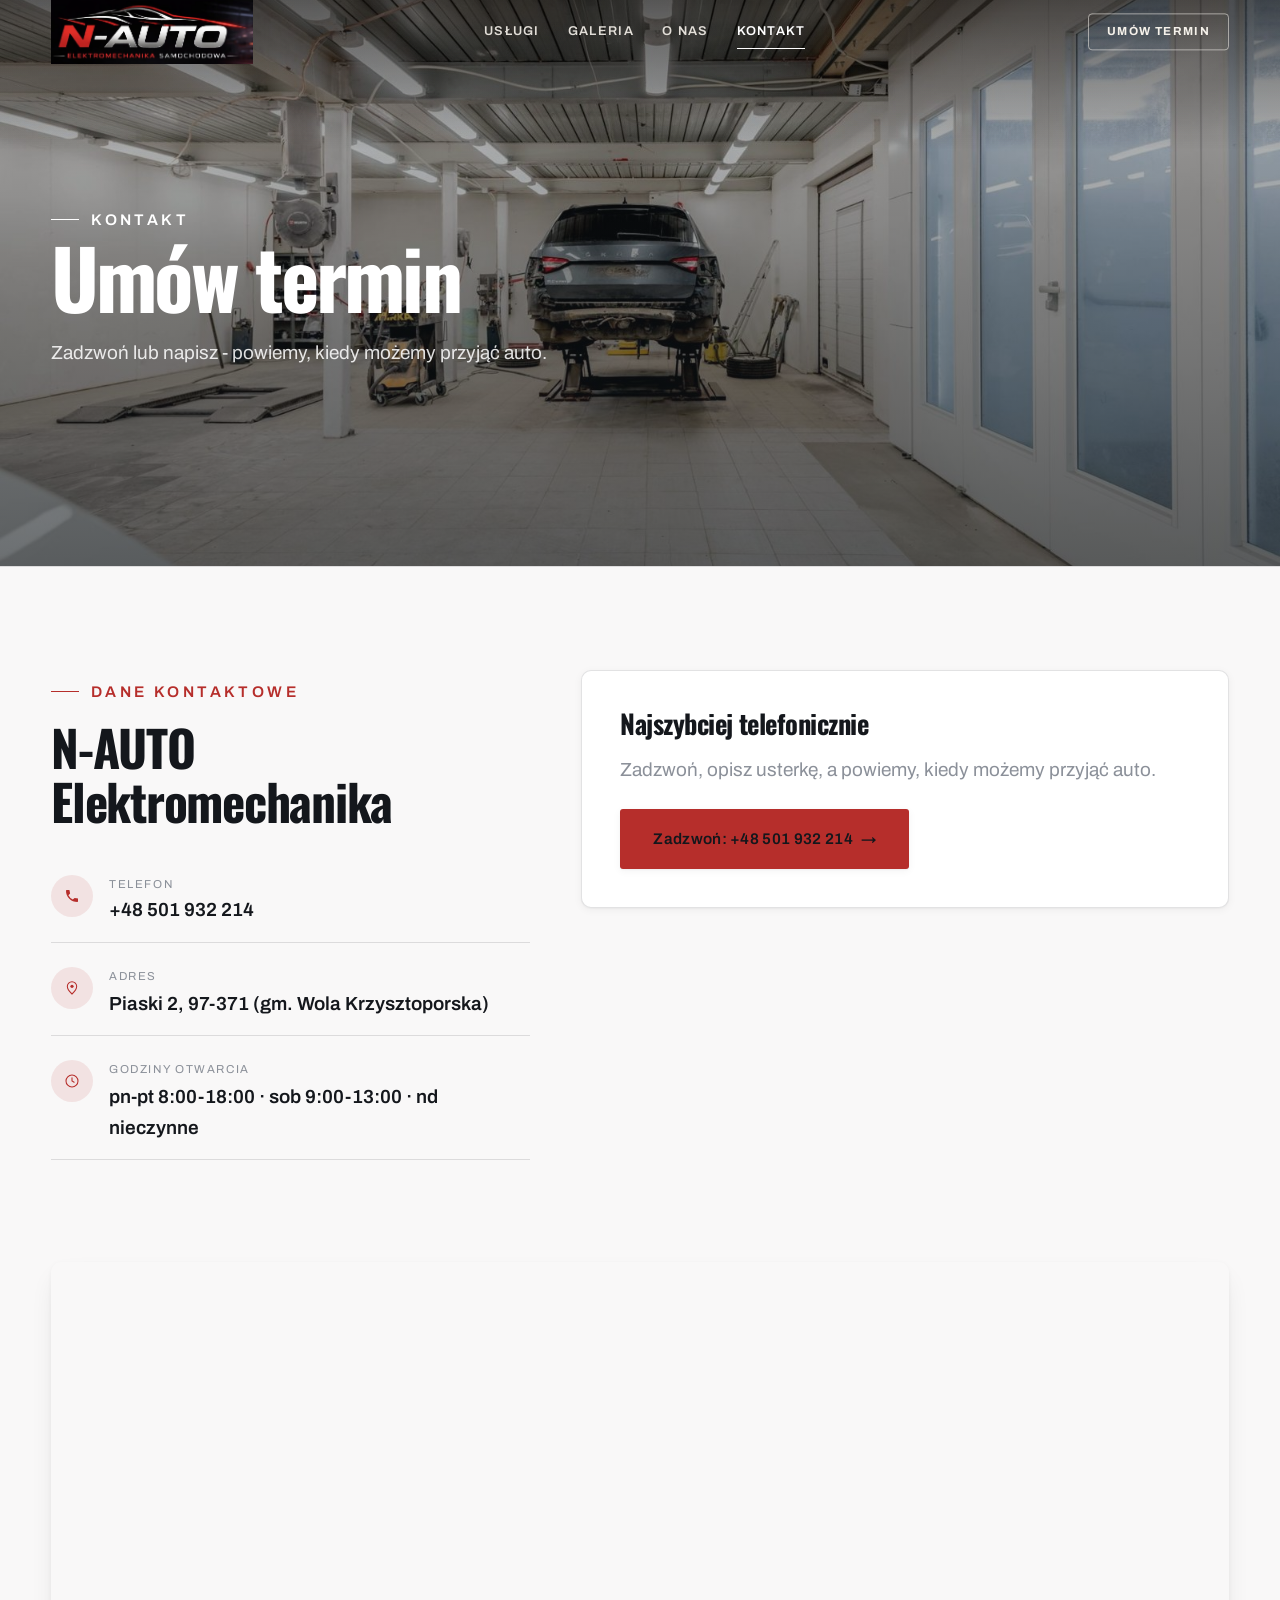
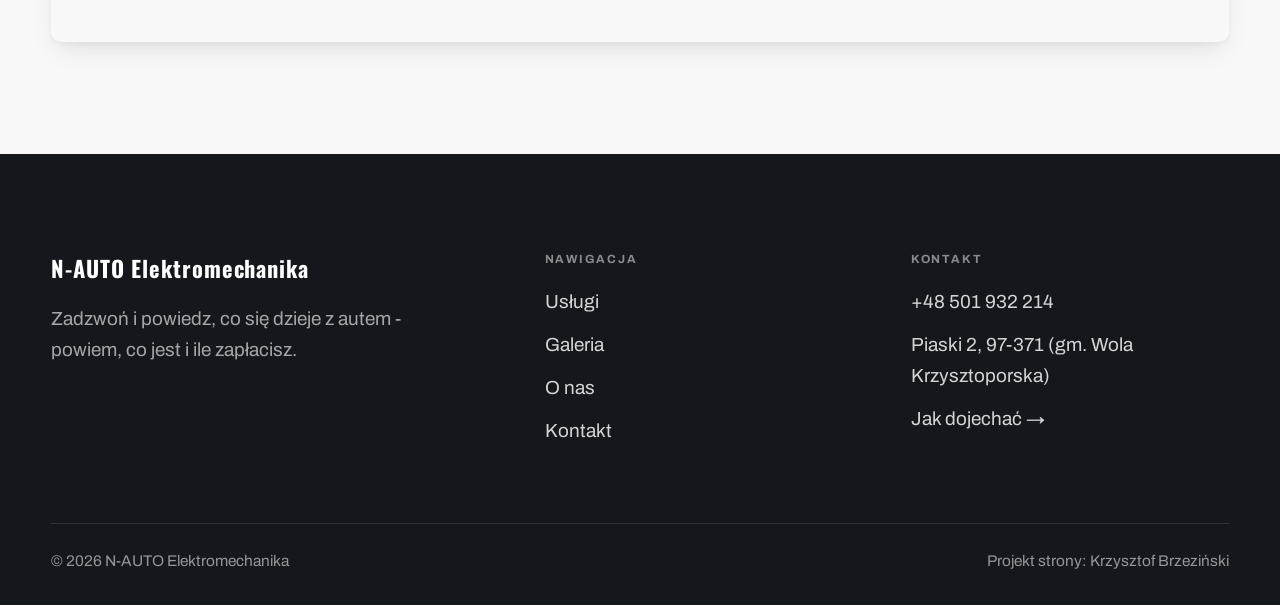
==== kontakt.html @ 9beca35f "Strona demo: n-auto-elektromechanika" ====
<!DOCTYPE html>
<html lang="pl">
<head>
<meta charset="UTF-8">
<meta name="viewport" content="width=device-width, initial-scale=1.0">
<title>Kontakt - N-AUTO Elektromechanika</title>
<meta name="description" content="Kontakt N-AUTO Elektromechanika - Piaski 2, 97-371 (gm. Wola Krzysztoporska)">
<link rel="preconnect" href="https://fonts.googleapis.com">
<link rel="preconnect" href="https://fonts.gstatic.com" crossorigin>
<link href="https://fonts.googleapis.com/css2?family=Oswald:wght@500;600;700&family=Archivo:wght@400;500;600&display=swap" rel="stylesheet">
<link rel="stylesheet" href="assets/styles.css">
</head>
<body>

<header class="nav">
  <div class="wrap nav-inner">
    <a class="brand brand-has-logo" href="index.html"><img class="brand-logo" src="img/logo.png" alt="N-AUTO Elektromechanika"></a>
    <nav class="nav-links">
      <a href="oferta.html">Usługi</a>
      <a href="realizacje.html">Galeria</a>
      <a href="o-nas.html">O nas</a>
      <a href="kontakt.html" class="active">Kontakt</a>
      <a href="kontakt.html" class="btn btn-accent">Umów termin</a>
    </nav>
    <button class="nav-toggle" aria-label="Menu"><span></span><span></span><span></span></button>
  </div>
</header>

<section class="pagehead">
  <img src="img/g12.jpg" alt="N-AUTO Elektromechanika - Umów termin">
  <div class="wrap">
    <span class="eyebrow">Kontakt</span>
    <h1>Umów termin</h1>
    <p>Zadzwoń lub napisz - powiemy, kiedy możemy przyjąć auto.</p>
  </div>
</section>
<section>
  <div class="wrap contact-grid">
    <div class="reveal">
      <span class="eyebrow">Dane kontaktowe</span>
      <h2 style="margin:var(--space-4) 0 var(--space-6)">N-AUTO Elektromechanika</h2>
      <div class="info-list">
        <div class="info-row"><div class="ic"><svg class="ico-tel" width="16" height="16" viewBox="0 0 24 24" fill="none" aria-hidden="true"><path d="M6.6 10.8a15.5 15.5 0 0 0 6.6 6.6l2.2-2.2a1 1 0 0 1 1-.24 11.4 11.4 0 0 0 3.6.58 1 1 0 0 1 1 1V20a1 1 0 0 1-1 1A17 17 0 0 1 3 4a1 1 0 0 1 1-1h3.5a1 1 0 0 1 1 1c0 1.25.2 2.46.58 3.6a1 1 0 0 1-.25 1l-2.23 2.2Z" fill="currentColor"/></svg></div><div><div class="lbl">Telefon</div><a class="val" href="tel:+48501932214">+48 501 932 214</a></div></div>
        <div class="info-row"><div class="ic"><svg class="ico-pin" width="16" height="16" viewBox="0 0 24 24" fill="none" aria-hidden="true"><path d="M12 21s7-6.1 7-11.5A7 7 0 0 0 5 9.5C5 14.9 12 21 12 21Z" stroke="currentColor" stroke-width="1.6" fill="none"/><circle cx="12" cy="9.5" r="2.4" fill="currentColor"/></svg></div><div><div class="lbl">Adres</div><div class="val">Piaski 2, 97-371 (gm. Wola Krzysztoporska)</div></div></div>
        <div class="info-row"><div class="ic"><svg width="16" height="16" viewBox="0 0 24 24" fill="none" aria-hidden="true"><circle cx="12" cy="12" r="9" stroke="currentColor" stroke-width="1.6" fill="none"/><path d="M12 7v5l3.2 1.9" stroke="currentColor" stroke-width="1.6" stroke-linecap="round" fill="none"/></svg></div><div><div class="lbl">Godziny otwarcia</div><div class="val">pn-pt 8:00-18:00 · sob 9:00-13:00 · nd nieczynne</div></div></div>
      </div>
    </div>
    <div class="reveal">
      <div class="form">
        <h3 style="margin-bottom:var(--space-4)">Najszybciej telefonicznie</h3>
        <p class="muted" style="margin-bottom:var(--space-5)">Zadzwoń, opisz usterkę, a powiemy, kiedy możemy przyjąć auto.</p>
        <a href="tel:+48501932214" class="btn btn-accent" style="justify-content:center">Zadzwoń: +48 501 932 214 <span class="arr">→</span></a>
      </div>
    </div>
  </div>
</section>
<section style="padding-top:0">
  <div class="wrap reveal">
    <iframe class="map" title="N-AUTO Elektromechanika - Piaski" src="https://maps.google.com/maps?q=51.341985%2C19.6538869&z=15&output=embed" loading="lazy" referrerpolicy="no-referrer-when-downgrade"></iframe>
  </div>
</section>

<footer>
  <div class="wrap">
    <div class="foot-grid">
      <div class="foot-brand">
        <div class="name">N-AUTO Elektromechanika</div>
        <p>Zadzwoń i powiedz, co się dzieje z autem - powiem, co jest i ile zapłacisz.</p>
      </div>
      <div class="foot-col">
        <h4>Nawigacja</h4>
        <a href="oferta.html">Usługi</a>
        <a href="realizacje.html">Galeria</a>
        <a href="o-nas.html">O nas</a>
        <a href="kontakt.html">Kontakt</a>
      </div>
      <div class="foot-col">
        <h4>Kontakt</h4>
        <a href="tel:+48501932214">+48 501 932 214</a>
        <p>Piaski 2, 97-371 (gm. Wola Krzysztoporska)</p>
        <a href="https://www.google.com/maps?cid=5011045357596778545" target="_blank" rel="noopener">Jak dojechać →</a>
      </div>
    </div>
    <div class="foot-bot">
      <span>© 2026 N-AUTO Elektromechanika</span>
      <span>Projekt strony: Krzysztof Brzeziński</span>
    </div>
  </div>
</footer>
<div class="sticky-reserve"><a class="sr-book" href="kontakt.html">Umów termin</a><a class="sr-call" href="tel:+48501932214" aria-label="Zadzwoń"><svg class="ico-tel" width="16" height="16" viewBox="0 0 24 24" fill="none" aria-hidden="true"><path d="M6.6 10.8a15.5 15.5 0 0 0 6.6 6.6l2.2-2.2a1 1 0 0 1 1-.24 11.4 11.4 0 0 0 3.6.58 1 1 0 0 1 1 1V20a1 1 0 0 1-1 1A17 17 0 0 1 3 4a1 1 0 0 1 1-1h3.5a1 1 0 0 1 1 1c0 1.25.2 2.46.58 3.6a1 1 0 0 1-.25 1l-2.23 2.2Z" fill="currentColor"/></svg></a></div>

<script src="assets/main.js"></script>
</body>
</html>
---- assets/styles.css ----
/* ============================================================
   STOLBASZ — premium, architektoniczny B2B fit-out
   Jasna paleta, zero brązu. System wg premium-web-craft.
   Projekt strony: Krzysztof Brzeziński
   ============================================================ */

:root{
  /* PALETA — jasna, architektoniczna, chłodna */
  --paper:#f4f5f7;          /* główne tło */
  --paper-2:#e7e9ee;        /* sekcje alternatywne (chłodny jasny szary) */
  --paper-3:#e7e9ee;        /* delikatne wypełnienia */
  --ink:#14171c;            /* tekst główny — chłodny grafit */
  --ink-soft:#1f242c;       /* nagłówki drugorzędne */
  --muted:#8b9099;          /* tekst poboczny */
  --line:rgba(20,23,28,.12);/* hairline */
  --accent:#c8a04a;         /* stonowany petrol-slate — jedyny akcent */
  --accent-d:#9a7a31;
  --accent-soft:rgba(200,160,74,.10);
  --dark:#14171c;           /* sekcje ciemne (stopka/CTA) */

  /* ODSTĘPY — skala 4/8 */
  --space-1:4px; --space-2:8px; --space-3:12px; --space-4:16px; --space-5:24px;
  --space-6:32px; --space-7:48px; --space-8:64px; --space-9:96px; --space-10:128px;

  /* TYPOGRAFIA — fluid clamp() (skala podbita 16.07.2026: większe, czytelniejsze litery — uwaga Adama) */
  --text-sm:clamp(.9rem,.87rem + .12vw,1rem);
  --text-base:clamp(1.08rem,1.04rem + .18vw,1.2rem);
  --text-lg:clamp(1.24rem,1.15rem + .34vw,1.44rem);
  --text-h3:clamp(1.34rem,1.22rem + .55vw,1.66rem);
  --text-h2:clamp(2.1rem,1.66rem + 2.1vw,3.1rem);
  --text-h1:clamp(2.9rem,2.1rem + 4vw,5.1rem);

  /* PROMIENIE — architektoniczne, raczej ostre */
  --r-sm:3px; --r-md:6px; --r-lg:10px;

  /* RUCH */
  --ease:cubic-bezier(.25,.46,.45,.94); --dur:.24s;

  /* CIENIE — miękkie, warstwowe */
  --sh-sm:0 1px 2px rgba(16,24,32,.04), 0 2px 8px rgba(16,24,32,.05);
  --sh-md:0 2px 6px rgba(16,24,32,.05), 0 12px 28px -8px rgba(16,24,32,.12);
  --sh-lg:0 6px 14px rgba(16,24,32,.07), 0 26px 56px -18px rgba(16,24,32,.22);

  --hairline:1px solid var(--line);

  --font-display:'Oswald','Archivo',sans-serif;
  --font-body:'Archivo',sans-serif;
}

*{box-sizing:border-box;margin:0;padding:0}
html{scroll-behavior:smooth}
body{
  font-family:var(--font-body);
  font-size:var(--text-base);
  line-height:1.65;
  color:var(--ink);
  background:var(--paper);
  -webkit-font-smoothing:antialiased;
  text-rendering:optimizeLegibility;
}
img{max-width:100%;display:block}
a{color:inherit;text-decoration:none}

.wrap{width:min(92%,1180px);margin-inline:auto}
section{padding-block:clamp(52px,6.5vw,96px)}

h1,h2,h3{font-family:var(--font-display);font-weight:700;line-height:1.08;letter-spacing:-.02em;color:var(--ink)}
h1{font-size:var(--text-h1);letter-spacing:-.035em}
h2{font-size:var(--text-h2);letter-spacing:-.025em}
h3{font-size:var(--text-h3)}
p{max-width:65ch}

.eyebrow{
  font-family:var(--font-body);
  font-size:var(--text-sm);
  font-weight:600;
  letter-spacing:.18em;
  text-transform:uppercase;
  color:var(--accent);
  display:inline-flex;align-items:center;gap:var(--space-3);
}
.eyebrow::before{content:"";width:28px;height:1px;background:var(--accent);display:inline-block}

.muted{color:var(--muted)}
.lead{font-size:var(--text-lg);line-height:1.55;color:var(--ink-soft);max-width:50ch}

/* ---------- BUTTONS ---------- */
.btn{
  display:inline-flex;align-items:center;gap:var(--space-2);
  font-weight:600;font-size:var(--text-sm);letter-spacing:.02em;
  padding:var(--space-4) var(--space-6);
  border-radius:var(--r-sm);
  transition:transform var(--dur) var(--ease),box-shadow var(--dur) var(--ease),background var(--dur) var(--ease);
  cursor:pointer;border:1px solid transparent;
}
.btn-accent{background:var(--accent);color:#fff;box-shadow:var(--sh-sm)}
.btn-accent:hover{background:var(--accent-d);transform:translateY(-2px);box-shadow:var(--sh-md)}
.btn-accent:active{transform:translateY(0);box-shadow:var(--sh-sm)}
.btn-ghost{background:transparent;color:var(--ink);border-color:var(--line)}
.btn-ghost:hover{border-color:var(--accent);color:var(--accent);transform:translateY(-2px)}
.btn-light{background:#fff;color:var(--ink);box-shadow:var(--sh-sm)}
.btn-light:hover{transform:translateY(-2px);box-shadow:var(--sh-md)}
.btn .arr{transition:transform var(--dur) var(--ease)}
.btn:hover .arr{transform:translateX(4px)}

/* ---------- NAV ---------- */
.nav{
  position:sticky;top:0;z-index:50;
  background:color-mix(in srgb,var(--paper) 88%,transparent);
  backdrop-filter:saturate(140%) blur(10px);
  border-bottom:var(--hairline);
}
.nav-inner{display:flex;align-items:center;justify-content:space-between;height:72px}
.brand{display:flex;flex-direction:column;line-height:1}
.brand .name{font-family:var(--font-display);font-weight:800;font-size:1.35rem;letter-spacing:.04em}
.brand .sub{font-size:.62rem;letter-spacing:.34em;text-transform:uppercase;color:var(--muted);margin-top:5px}
.nav-links{display:flex;align-items:center;gap:var(--space-6)}
.nav-links a{font-size:var(--text-sm);font-weight:500;color:var(--ink-soft);position:relative;padding-block:4px;transition:color var(--dur) var(--ease)}
.nav-links a::after{content:"";position:absolute;left:0;bottom:0;width:0;height:1.5px;background:var(--accent);transition:width var(--dur) var(--ease)}
.nav-links a:hover,.nav-links a.active{color:var(--ink)}
.nav-links a:hover::after,.nav-links a.active::after{width:100%}
.nav-links .btn{padding:var(--space-2) var(--space-5)}
/* przyciski w nav: właściwy kolor (przebij .nav-links a) + bez podkreślenia */
.nav-links a.btn-accent{color:#fff}
.nav-links a.btn-ghost,.nav-links a.btn-light{color:var(--ink)}
.nav-links a.btn::after{display:none}
.nav-toggle{display:none;background:none;border:none;cursor:pointer;flex-direction:column;gap:5px;padding:8px}
.nav-toggle span{width:24px;height:2px;background:var(--ink);transition:var(--dur)}

/* ---------- HERO (split) ---------- */
.hero{position:relative;overflow:hidden;border-bottom:var(--hairline)}
.hero-grid{display:grid;grid-template-columns:1.05fr .95fr;gap:clamp(24px,4vw,60px);align-items:center;
  padding-block:clamp(36px,4.5vw,64px)}
.hero-copy .eyebrow{margin-bottom:var(--space-5)}
.hero-copy h1{margin-bottom:var(--space-5)}
.hero-copy .lead{margin-bottom:var(--space-7)}
.hero-actions{display:flex;flex-wrap:wrap;gap:var(--space-4)}
.hero-art{position:relative;aspect-ratio:4/3;border-radius:var(--r-lg);overflow:hidden;box-shadow:var(--sh-lg)}
.hero-art img{width:100%;height:100%;object-fit:cover}
.hero-art::after{content:"";position:absolute;inset:0;background:linear-gradient(180deg,transparent 55%,rgba(18,24,28,.28))}
.hero-badge{position:absolute;left:var(--space-5);bottom:var(--space-5);z-index:2;
  background:rgba(252,252,251,.94);backdrop-filter:blur(4px);
  border-radius:var(--r-md);padding:var(--space-4) var(--space-5);box-shadow:var(--sh-md);max-width:78%}
.hero-badge strong{display:block;font-family:var(--font-display);font-size:1rem;letter-spacing:-.01em}
.hero-badge span{font-size:var(--text-sm);color:var(--muted)}

/* ---------- HERO duży / kinowy (strona główna) ---------- */
.hero-cine{position:relative;min-height:clamp(560px,82vh,840px);min-height:clamp(560px,82svh,840px);display:flex;align-items:center;overflow:hidden;border-bottom:var(--hairline)}
.hero-cine>img{position:absolute;inset:0;width:100%;height:100%;object-fit:cover;z-index:0}
.hero-cine::after{content:"";position:absolute;inset:0;z-index:1;
  background:linear-gradient(95deg,rgba(13,18,23,.86) 0%,rgba(13,18,23,.64) 32%,rgba(13,18,23,.24) 62%,rgba(13,18,23,.04) 100%)}
.hero-cine .wrap{position:relative;z-index:2;padding-block:var(--space-8)}
.hero-cine .hero-copy{max-width:660px}
.hero-cine .eyebrow{color:#fff;margin-bottom:var(--space-5)}
.hero-cine .eyebrow::before{background:#fff}
.hero-cine h1{color:#fff;margin-bottom:var(--space-5);font-size:clamp(2.9rem,2rem + 4.4vw,5.2rem)}
.hero-cine .lead{color:rgba(255,255,255,.92);max-width:48ch;margin-bottom:var(--space-7)}
.hero-cine .hero-actions{display:flex;flex-wrap:wrap;gap:var(--space-4)}
@media(max-width:680px){
  .hero-cine{min-height:clamp(520px,76vh,640px);min-height:clamp(520px,76svh,640px);align-items:flex-end}
  .hero-cine::after{background:linear-gradient(0deg,rgba(13,18,23,.9) 6%,rgba(13,18,23,.45) 55%,rgba(13,18,23,.25) 100%)}
  .hero-cine .wrap{padding-bottom:var(--space-9)}
}

/* full-bleed hero variant (podstrony) */
.pagehead{position:relative;min-height:46vh;min-height:46svh;display:flex;align-items:flex-end;overflow:hidden;border-bottom:var(--hairline)}
.pagehead img{position:absolute;inset:0;width:100%;height:100%;object-fit:cover}
.pagehead::after{content:"";position:absolute;inset:0;background:linear-gradient(180deg,rgba(18,24,28,.25),rgba(18,24,28,.62))}
.pagehead .wrap{position:relative;z-index:2;padding-block:var(--space-9);color:#fff}
.pagehead h1{color:#fff;max-width:18ch}
.pagehead .eyebrow{color:#fff}
.pagehead .eyebrow::before{background:#fff}
.pagehead p{color:rgba(255,255,255,.86);margin-top:var(--space-4);max-width:54ch}

/* ---------- STRIP (pasek skrótów / liczby) ---------- */
.strip{background:var(--dark);color:#fff}
.strip .wrap{display:grid;grid-template-columns:repeat(4,1fr);gap:var(--space-6);padding-block:var(--space-8)}
.strip .item .k{font-family:var(--font-display);font-size:clamp(1.6rem,1.2rem + 1.4vw,2.4rem);font-weight:800;letter-spacing:-.02em;color:#fff}
.strip .item .v{font-size:var(--text-sm);color:rgba(255,255,255,.66);margin-top:var(--space-2);line-height:1.45}
.strip .item{border-left:2px solid var(--accent);padding-left:var(--space-5)}

/* ---------- SECTION HEAD ---------- */
.head{max-width:48rem;margin-bottom:var(--space-8)}
.head.center{margin-inline:auto;text-align:center}
.head .eyebrow{margin-bottom:var(--space-4)}
.head h2{margin-bottom:var(--space-4)}
.head p{color:var(--muted);font-size:var(--text-lg);line-height:1.55}
.head.center p{margin-inline:auto}

/* ---------- INTRO SPLIT ---------- */
.split{display:grid;grid-template-columns:.92fr 1.08fr;gap:clamp(28px,5vw,80px);align-items:center}
.split.rev{grid-template-columns:1.08fr .92fr}
.split.rev .split-art{order:-1}
.split-art{position:relative;aspect-ratio:5/4;border-radius:var(--r-lg);overflow:hidden;box-shadow:var(--sh-lg)}
.split-art img{width:100%;height:100%;object-fit:cover}
.split-copy h2{margin-bottom:var(--space-5)}
.split-copy p+p{margin-top:var(--space-4)}
.split-copy .btn{margin-top:var(--space-6)}

/* ---------- SERVICES (zakres) ---------- */
.svc-grid{display:grid;grid-template-columns:repeat(auto-fit,minmax(280px,1fr));gap:var(--space-5)}
.svc{background:#fff;border:var(--hairline);border-radius:var(--r-md);padding:var(--space-7) var(--space-6);
  transition:transform var(--dur) var(--ease),box-shadow var(--dur) var(--ease),border-color var(--dur) var(--ease);
  position:relative;overflow:hidden}
.svc::before{content:"";position:absolute;left:0;top:0;width:3px;height:0;background:var(--accent);transition:height var(--dur) var(--ease)}
.svc:hover{transform:translateY(-4px);box-shadow:var(--sh-md);border-color:transparent}
.svc:hover::before{height:100%}
.svc .ic{font-family:var(--font-display);font-size:.8rem;font-weight:700;letter-spacing:.12em;color:var(--accent);margin-bottom:var(--space-4)}
.svc h3{margin-bottom:var(--space-3);font-size:1.22rem}
.svc p{color:var(--muted);font-size:var(--text-base);line-height:1.6}

/* big detailed service rows */
.svc-row{display:grid;grid-template-columns:.8fr 1.2fr;gap:clamp(20px,4vw,60px);align-items:center;padding-block:var(--space-8)}
.svc-row+.svc-row{border-top:var(--hairline)}
.svc-row.rev{grid-template-columns:1.2fr .8fr}
.svc-row.rev .svc-row-art{order:-1}
.svc-row-art{aspect-ratio:4/3;border-radius:var(--r-md);overflow:hidden;box-shadow:var(--sh-md)}
.svc-row-art img{width:100%;height:100%;object-fit:cover}
.svc-row h3{font-size:1.5rem;margin-bottom:var(--space-4)}
.svc-row .num{font-family:var(--font-display);font-size:.85rem;font-weight:700;letter-spacing:.14em;color:var(--accent);display:block;margin-bottom:var(--space-3)}
.svc-row ul{list-style:none;margin-top:var(--space-4);display:flex;flex-direction:column;gap:var(--space-2)}
.svc-row li{position:relative;padding-left:var(--space-5);color:var(--muted);font-size:var(--text-base)}
.svc-row li::before{content:"";position:absolute;left:0;top:.62em;width:8px;height:1px;background:var(--accent)}

/* ---------- GALLERY (realizacje) ---------- */
.gallery{display:grid;grid-template-columns:repeat(12,1fr);gap:var(--space-4);grid-auto-rows:200px}
/* GALERIA MASONRY — pionowe zdjęcia (portrety beauty/wellness) bez przycinania: kolumny, height auto */
.gallery-masonry{column-count:3;column-gap:var(--space-4)}
@media(max-width:900px){.gallery-masonry{column-count:2}}
@media(max-width:560px){.gallery-masonry{column-count:1}}
.gallery-masonry .m-tile{break-inside:avoid;margin:0 0 var(--space-4);padding:0;position:relative;overflow:hidden;border-radius:var(--r-md);border:1px solid var(--line)}
.gallery-masonry .m-tile img{width:100%;height:auto;display:block}
.gallery-masonry .m-tile .cap{position:absolute;left:0;right:0;bottom:0;padding:var(--space-4);color:#fff;background:linear-gradient(0deg,rgba(0,0,0,.55),transparent);font-size:var(--text-sm)}
.gallery-masonry .m-tile .cap small{display:block;font-weight:400;opacity:.78;letter-spacing:.04em;text-transform:uppercase;font-size:.66rem;margin-top:3px}
.tile{position:relative;overflow:hidden;border-radius:var(--r-md);box-shadow:var(--sh-sm);
  transition:transform var(--dur) var(--ease),box-shadow var(--dur) var(--ease)}
.tile img{width:100%;height:100%;object-fit:cover;transition:transform .6s var(--ease)}
.tile:hover{box-shadow:var(--sh-md)}
.tile:hover img{transform:scale(1.05)}
.tile .cap{position:absolute;left:0;right:0;bottom:0;padding:var(--space-5) var(--space-4) var(--space-4);
  background:linear-gradient(transparent,rgba(18,24,28,.78));color:#fff;
  font-size:var(--text-sm);font-weight:600;letter-spacing:.01em;
  opacity:0;transform:translateY(8px);transition:var(--dur) var(--ease)}
.tile:hover .cap{opacity:1;transform:translateY(0)}
.tile .cap small{display:block;font-weight:400;opacity:.78;letter-spacing:.04em;text-transform:uppercase;font-size:.66rem;margin-top:3px}
/* bento spans */
.t-wide{grid-column:span 6}
.t-tall{grid-column:span 6;grid-row:span 2}
.t-std{grid-column:span 6}
.t-third{grid-column:span 4}
.t-two3{grid-column:span 8}

/* ---------- TRUST / WIARYGODNOŚĆ ---------- */
.trust{background:var(--paper-2)}
.trust-grid{display:grid;grid-template-columns:repeat(auto-fit,minmax(240px,1fr));gap:var(--space-5);margin-top:var(--space-7)}
.trust-card{background:#fff;border-radius:var(--r-md);padding:var(--space-7) var(--space-6);box-shadow:var(--sh-sm);border-top:3px solid var(--accent)}
.trust-card .big{font-family:var(--font-display);font-size:clamp(1.8rem,1.3rem + 1.6vw,2.6rem);font-weight:800;letter-spacing:-.02em;color:var(--ink);line-height:1}
.trust-card h3{font-size:1.12rem;margin:var(--space-3) 0 var(--space-2)}
.trust-card p{color:var(--muted);font-size:var(--text-base);line-height:1.55}

/* ---------- CTA band ---------- */
.cta{background:var(--dark);color:#fff;position:relative;overflow:hidden}
.cta .wrap{display:grid;grid-template-columns:1.4fr .6fr;gap:var(--space-7);align-items:center;position:relative;z-index:2}
.cta h2{color:#fff;max-width:20ch}
.cta p{color:rgba(255,255,255,.74);margin-top:var(--space-4)}
.cta-actions{display:flex;flex-direction:column;gap:var(--space-3);align-items:flex-start}
.cta::before{content:"";position:absolute;right:-80px;top:-80px;width:360px;height:360px;border-radius:50%;
  background:radial-gradient(circle,var(--accent-soft),transparent 70%)}

/* ---------- CONTACT ---------- */
.contact-grid{display:grid;grid-template-columns:.85fr 1.15fr;gap:clamp(28px,4vw,56px);align-items:start}
.info-list{display:flex;flex-direction:column;gap:var(--space-2)}
.info-row{display:flex;gap:var(--space-4);align-items:flex-start;padding-block:var(--space-4);border-bottom:var(--hairline)}
.info-row .ic{flex:none;width:42px;height:42px;display:grid;place-items:center;border-radius:50%;
  background:var(--accent-soft);color:var(--accent);font-size:1.05rem}
.info-row .lbl{font-size:.72rem;letter-spacing:.14em;text-transform:uppercase;color:var(--muted)}
.info-row .val{font-weight:600;font-size:var(--text-base);margin-top:2px}
.info-row a.val:hover{color:var(--accent)}
.map{border:none;border-radius:var(--r-lg);box-shadow:var(--sh-md);width:100%;height:100%;min-height:380px;filter:grayscale(.2) contrast(1.02)}
.form{background:#fff;border:var(--hairline);border-radius:var(--r-lg);padding:clamp(24px,3vw,40px);box-shadow:var(--sh-sm)}
.form .fld{margin-bottom:var(--space-5)}
.form label{display:block;font-size:var(--text-sm);font-weight:600;margin-bottom:var(--space-2)}
.form input,.form textarea{width:100%;font-family:inherit;font-size:var(--text-base);color:var(--ink);
  padding:var(--space-4);border:var(--hairline);border-radius:var(--r-sm);background:var(--paper);transition:border-color var(--dur)}
.form input:focus,.form textarea:focus{outline:none;border-color:var(--accent);background:#fff}
.form textarea{resize:vertical;min-height:120px}
.form .note{font-size:var(--text-sm);color:var(--muted);margin-top:var(--space-3)}

/* ---------- FOOTER ---------- */
footer{background:var(--dark);color:#fff;padding-block:var(--space-9) var(--space-6)}
.foot-grid{display:grid;grid-template-columns:1.4fr 1fr 1fr;gap:var(--space-7);margin-bottom:var(--space-8)}
.foot-brand .name{font-family:var(--font-display);font-weight:800;font-size:1.4rem;letter-spacing:.04em}
.foot-brand p{color:rgba(255,255,255,.62);margin-top:var(--space-4);font-size:var(--text-base);max-width:38ch}
.foot-col h4{font-size:.74rem;letter-spacing:.16em;text-transform:uppercase;color:rgba(255,255,255,.5);margin-bottom:var(--space-4)}
.foot-col a,.foot-col p{display:block;color:rgba(255,255,255,.82);font-size:var(--text-base);margin-bottom:var(--space-3)}
.foot-col a:hover{color:#fff}
.foot-bot{border-top:1px solid rgba(255,255,255,.12);padding-top:var(--space-5);display:flex;justify-content:space-between;flex-wrap:wrap;gap:var(--space-3);
  font-size:var(--text-sm);color:rgba(255,255,255,.55)}
.foot-bot a:hover{color:#fff}

/* ---------- REVEAL ---------- */
.reveal{opacity:0;transform:translateY(22px);transition:opacity .6s var(--ease),transform .6s var(--ease)}
.reveal.in{opacity:1;transform:none}

/* ---------- RESPONSIVE ---------- */
@media(max-width:920px){
  .hero-grid,.split,.split.rev,.svc-row,.svc-row.rev,.cta .wrap,.contact-grid,.foot-grid{grid-template-columns:1fr}
  .split.rev .split-art,.svc-row.rev .svc-row-art{order:0}
  .hero-art{aspect-ratio:16/10;max-height:420px}
  .strip .wrap{grid-template-columns:repeat(2,1fr);gap:var(--space-7)}
  .gallery{grid-auto-rows:180px}
  .t-wide,.t-tall,.t-std,.t-third,.t-two3{grid-column:span 6}
  .t-tall{grid-row:span 1}
  .cta-actions{flex-direction:row;flex-wrap:wrap}
  .foot-grid{gap:var(--space-6)}
}
@media(max-width:680px){
  .nav-links{position:fixed;inset:72px 0 auto 0;background:var(--paper);flex-direction:column;align-items:stretch;
    gap:0;padding:var(--space-4) 6%;border-bottom:var(--hairline);box-shadow:var(--sh-md);
    transform:translateY(-120%);transition:transform var(--dur) var(--ease)}
  .nav-links.open{transform:translateY(0)}
  .nav-links a{padding-block:var(--space-4);border-bottom:var(--hairline)}
  .nav-links .btn{margin-top:var(--space-3);justify-content:center}
  .nav-toggle{display:flex}
  .strip .wrap{grid-template-columns:1fr}
  .gallery{grid-template-columns:repeat(6,1fr)}
  .foot-grid{grid-template-columns:1fr}
}
@media(prefers-reduced-motion:reduce){
  *{animation-duration:.01ms!important;transition:none!important}
  .reveal{opacity:1!important;transform:none!important}
  html{scroll-behavior:auto}
}

/* ============================================================
   PREMIUM LAYER — destylat deep-researchu branż (anty-AI, spokój).
   Zmienne STOLBASZ (--accent/--ink/--paper/--line/--dark). Ruch ledwo
   zauważalny, krzywa cubic-bezier(.16,.84,.44,1); prefers-reduced-motion
   pokryte blanketem wyżej. Karty hairline zamiast cieni = #1 sygnał „nie-AI".
   ============================================================ */

/* więcej oddechu między sekcjami (liderzy: 110-130px) */
section{padding-block:clamp(64px,8vw,128px)}

/* 1) Aksamitny reveal — dłuższa, miękka krzywa zamiast „skoku" */
.reveal{transition:opacity .9s cubic-bezier(.16,.84,.44,1),transform .9s cubic-bezier(.16,.84,.44,1);will-change:opacity,transform}
/* stagger TYLKO w galerii (tam pozycja = porządek dzieci) */
.gallery .reveal:nth-child(2){transition-delay:.07s}
.gallery .reveal:nth-child(3){transition-delay:.14s}
.gallery .reveal:nth-child(4){transition-delay:.21s}
.gallery .reveal:nth-child(5){transition-delay:.28s}
.gallery .reveal:nth-child(6){transition-delay:.35s}

/* 2) Hero STATYCZNY na .hero-cine — Ken Burns CAŁKIEM WYŁĄCZONY 26.06 (3. zgłoszenie Szymona).
   GENEZA: animowanie scale na <img> hero z teksturami (cegły/framugi) re-samplinguje obraz
   klatka po klatce → na części ekranów drobne drganie/shimmer = „heroshot się trzęsie".
   translateY usunięto wcześniej, scale-only + will-change/GPU NIE wystarczyły do GWARANCJI gładkości.
   Krzysztof zażądał pewności („make sure, że błąd się nie pojawi") > efekt. Zero animacji = 0% drgania.
   Delikatny zoom zostaje TYLKO w pełnoekranowych hero gastro/studio (hg-bg/hs-bg — tło, inny
   mechanizm, chwalone, nigdy nie zgłaszane). NIE wracać do KB na .hero-cine bez realnego testu
   na sprzęcie klienta — to ryzyko regresji „trzęsienia”. */
/* BEZPIECZNY "wow" na hero = jednorazowy FADE-IN (opacity), nie zoom.
   opacity nie dotyka bitmapy → gładkie na KAŻDYM zdjęciu/ekranie/GPU, zero ryzyka migotania.
   Geometryczny ruch (scale/translate) na .hero-cine jest ZAKAZANY (bramka pilnuje). */
@keyframes heroFade{from{opacity:0}to{opacity:1}}
.hero-cine>img{transform:none;animation:heroFade 1.1s ease-out both}

/* 3) Akcentowy hairline pod nagłówkiem sekcji, który „rysuje się" przy wejściu */
.head h2{position:relative;padding-bottom:18px}
.head h2::after{content:"";position:absolute;left:0;bottom:0;height:1px;width:0;background:var(--accent);transition:width 1s cubic-bezier(.16,.84,.44,1) .15s}
.head.center h2::after{left:50%;transform:translateX(-50%)}
.head.reveal.in h2::after,.head.center.reveal.in h2::after{width:54px}

/* 4) Karty HAIRLINE zamiast cieni/zaokrągleń (najmocniejszy anty-AI detal) */
.svc{background:transparent;border:1px solid var(--line);border-radius:var(--r-sm);box-shadow:none}
.svc:hover{box-shadow:none;border-color:var(--accent);transform:translateY(-3px)}
.trust-card{background:transparent;box-shadow:none;border:1px solid var(--line);border-top:2px solid var(--accent);border-radius:var(--r-sm)}
.tile{box-shadow:none;border-radius:var(--r-sm)}
.tile:hover{box-shadow:none}

/* 5) Sticky-nav kondensuje się po przewinięciu (sygnał dopracowania) */
.nav{transition:box-shadow .4s ease,background .4s ease}
.nav.is-stuck{box-shadow:0 1px 0 var(--line),0 14px 30px -24px rgba(0,0,0,.45)}
.nav-inner{transition:height .35s var(--ease)}
.nav.is-stuck .nav-inner{height:60px}

/* 6) MANIFESTO — pełnoekranowy cytat-bohater (zastępuje generyczne „Dlaczego my") */
.manifesto{background:var(--paper-2);text-align:center}
.manifesto .wrap{max-width:60rem}
.manifesto p{font-family:var(--font-display);font-style:italic;font-size:clamp(1.6rem,1rem + 2.4vw,2.8rem);line-height:1.32;color:var(--ink-soft);margin-inline:auto;max-width:26ch;position:relative;padding-top:var(--space-8)}
.manifesto p::before{content:"";position:absolute;top:0;left:50%;transform:translateX(-50%);width:54px;height:1px;background:var(--accent)}
.manifesto p span{color:var(--accent);font-style:italic}

/* 7) GATEWAYS — 3 duże bramy-zdjęcia (zamiast paska menu usług) */
.gateways{display:grid;grid-template-columns:repeat(3,1fr);gap:var(--space-4)}
.gateway{position:relative;aspect-ratio:3/4;overflow:hidden;border-radius:var(--r-sm);display:block}
.gateway img{width:100%;height:100%;object-fit:cover;transition:transform .8s var(--ease),filter .5s var(--ease)}
.gateway::after{content:"";position:absolute;inset:0;background:linear-gradient(180deg,transparent 38%,rgba(18,24,28,.74))}
.gateway:hover img{transform:scale(1.05);filter:brightness(1.05)}
.gateway .g-ttl{position:absolute;left:0;right:0;bottom:0;z-index:2;padding:var(--space-6) var(--space-5);color:#fff;font-family:var(--font-display);font-size:1.45rem;letter-spacing:-.01em;line-height:1.15}
.gateway .g-ttl small{display:block;font-family:var(--font-body);font-size:var(--text-sm);font-weight:400;opacity:.82;letter-spacing:.03em;margin-top:5px}
@media(max-width:760px){.gateways{grid-template-columns:1fr}.gateway{aspect-ratio:16/10}}

/* 8) LOGO klienta w nagłówku (gdy podane --logo) */
/* 52px domyślnie (feedback Bartka 06.07.2026: 40px ginęło, uwaga padła 3x; ~56px sprawdzone na żywym demie anna-borowiec-makeup) */
.brand-logo{height:64px;width:auto;max-width:300px;object-fit:contain;display:block}
.nav.is-stuck .brand-logo{height:52px}
@media(max-width:680px){.brand-logo{height:46px;max-width:210px}}


/* === RWD: nagłówki na wąskich ekranach (dodane 17.07.2026 razem z fixem clamp) ===
   Po przywróceniu działania clamp() dolna granica --text-h1 (2.9rem) rozpychała
   dokument przy długich polskich słowach na telefonach. Tu ją zjeżdżamy. */
@media (max-width:560px){
  :root{
    --text-h1:clamp(1.9rem, 1.15rem + 4.4vw, 2.7rem);
    --text-h2:clamp(1.5rem, 1rem + 3vw, 2.1rem);
  }
  .hero-cine h1{font-size:clamp(1.9rem, 1.15rem + 4.4vw, 2.7rem)}
  h1,h2{overflow-wrap:break-word}
}

/* GODZINY (godziny_grid z briefu) — dzień po lewej, godziny po prawej. Wcześniej BRAK stylu
   powodował sklejenie "Poniedziałek-Piątek8:00-20:00" (dodane 2026-07-21). Neutralne dla dem bez grafiku. */
.godz{display:flex;flex-direction:column;gap:2px;max-width:440px;margin-top:8px}
.godz-row{display:flex;justify-content:space-between;align-items:baseline;gap:24px;padding:10px 0;border-bottom:1px solid var(--line)}
.godz-row:last-child{border-bottom:0}
.godz-row b{font-weight:600;color:var(--ink)}
.godz-row span{color:var(--muted);white-space:nowrap}

/* === rodzina: auto === */
/* ============================================================
   RODZINA: AUTO (detailing / auto-serwis / powłoki / lakiernictwo / myjnia)
   Doklejane NA WIERZCH base.css. Skin auto (Oswald + grafit/bursztyn).
   Filozofia: PREMIUM, MĘSKO, TECHNICZNIE + "Umów termin". Jasna baza, ciemne kinowe hero, Oswald CAPS.
   (Świadomie BEZ ciemnej bazy - dark-skin guard wymusza jasne tło; ciemne hero+paski daja dramat.)
   FAZA 3 (research wf_5b470404, topowe studia detailingu/powłok): osobny układ - hero-auto (kicker+claim+1 CTA),
   nav fixed przezroczysty->ciemny grafit + zwijany, spec-ribbon (sygnatura), pakiety powłok (1 ciemny band),
   before/after suwak, poziomy "bay" proces, marki. Pakiety/before-after/marki = BRAMKOWANE (tylko z reconu).
   ============================================================ */

/* --- Wersaliki na nagłówkach sekcji (motorsport/inżynierski sznyt) --- */
.head h2{text-transform:uppercase;letter-spacing:.015em}
.eyebrow{letter-spacing:.22em}

/* --- Ostrzejsze, "techniczne" karty --- */
.svc,.trust-card,.tile,.gateway,.svc-row-art,.split-art{border-radius:var(--r-sm)}

/* --- STICKY "Umów termin" (mobile) --- */
.sticky-reserve{display:none}
@media(max-width:820px){
  .sticky-reserve{display:flex;position:fixed;left:0;right:0;bottom:0;z-index:90;
    background:var(--line);box-shadow:0 -6px 20px -10px rgba(0,0,0,.4)}
  .sticky-reserve a{padding:15px 8px;text-align:center;font-weight:700;font-size:.95rem;text-transform:uppercase;letter-spacing:.03em}
  .sr-book{flex:1;background:var(--accent);color:#fff}
  .sr-call{width:60px;background:var(--paper);color:var(--ink);font-size:1.15rem;border-left:1px solid var(--line)}
  body{padding-bottom:56px}
}

/* ============================================================
   FAZA 3 - OSOBNY UKŁAD AUTO (detailing/powłoki). Wszystko poniżej doklejane na wierzch.
   ============================================================ */

/* --- Brass = ciemny tekst dla kontrastu (mosiądz #c8a04a + biel = za słaby kontrast) --- */
.btn-accent{color:#14171c}
.btn-accent:hover{color:#14171c}

/* === HERO AUTO: pełnoekranowe ciemne kino, blok dolny-lewy, Ken Burns, kontrast gwarantowany === */
.hero-auto{position:relative;height:100vh;height:100svh;min-height:560px;display:flex;align-items:flex-end;overflow:hidden;isolation:isolate;background:#0a0c0f}
.hero-auto .ha-bg{position:absolute;inset:0;width:100%;height:100%;object-fit:cover;z-index:-2;will-change:transform}
/* Ken Burns = TYLKO scale (zero translate = zero dryfu), DESKTOP-only (min-width:900) - zgodnie z konwencją base.css heroBreath, anty-jank na mobile */
@keyframes haKen{from{transform:scale(1.04)}to{transform:scale(1.12)}}
@media(min-width:900px){.hero-auto .ha-bg{animation:haKen 30s ease-out infinite alternate}}
/* Kontrast GWARANTOWANY niezależnie od zdjęcia: (a) ciemna LEWA kolumna pod tekstem (tekst jest do lewej, top->bottom),
   (b) górny scrim pod nav + dolny scrim. Nie liczymy na ciemne zdjęcie. */
.hero-auto .ha-veil{position:absolute;inset:0;z-index:-1;
  background:linear-gradient(90deg,rgba(10,12,15,.76) 0%,rgba(10,12,15,.34) 32%,rgba(10,12,15,0) 60%),
             linear-gradient(180deg,rgba(10,12,15,.42) 0%,rgba(10,12,15,0) 30%,rgba(10,12,15,.55) 78%,rgba(10,12,15,.82) 100%)}
.ha-inner{position:relative;z-index:2;margin:0 0 clamp(2.6rem,7vh,5rem) clamp(1.4rem,5vw,4rem);max-width:32ch}
.ha-tick{display:block;width:48px;height:3px;background:var(--accent);margin-bottom:clamp(1rem,2.4vh,1.6rem)}
.ha-kicker{display:block;font-family:var(--font-display);font-weight:600;text-transform:uppercase;
  letter-spacing:.22em;font-size:clamp(.72rem,1.4vw,.86rem);color:var(--accent);text-shadow:0 1px 10px rgba(0,0,0,.5)}
.ha-claim{font-family:var(--font-display);font-weight:700;text-transform:uppercase;letter-spacing:.005em;line-height:1.02;
  font-size:clamp(2.3rem,5.6vw,4.4rem);color:#fff;margin:clamp(.7rem,1.6vh,1.1rem) 0 clamp(1.5rem,3vh,2.2rem);
  text-shadow:0 2px 18px rgba(0,0,0,.55)}
.ha-cta{margin:0}
.ha-rating{margin:clamp(1rem,2vh,1.4rem) 0 0;color:#fff;font-weight:600;letter-spacing:.02em;font-size:var(--text-sm);opacity:.94;text-shadow:0 1px 10px rgba(0,0,0,.5)}
@media(max-width:640px){.ha-claim{font-size:clamp(2rem,9vw,2.7rem)}.ha-inner{margin-bottom:clamp(2rem,9vh,3.4rem)}}
@media(prefers-reduced-motion:reduce){.hero-auto .ha-bg{animation:none}}

/* === SPEC-RIBBON: poziomy pasek etykiet usług tuż pod hero (sygnatura strukturalna, NIE liczby) === */
.spec-ribbon{background:var(--paper);border-bottom:1px solid var(--line);padding-block:0}
.spec-ribbon .wrap{padding-block:var(--space-5)}
.sr-row{display:flex;flex-wrap:wrap;justify-content:center;align-items:center;gap:clamp(.8rem,2.4vw,2rem);list-style:none;margin:0;padding:0}
.sr-row li{font-family:var(--font-display);font-weight:600;text-transform:uppercase;letter-spacing:.14em;
  font-size:clamp(.7rem,1.3vw,.82rem);color:var(--ink-soft);display:flex;align-items:center}
.sr-row li:not(:last-child)::after{content:"";width:5px;height:5px;border-radius:50%;background:var(--accent);margin-left:clamp(.8rem,2.4vw,2rem)}

/* === PAKIETY POWŁOK: jedyny ciemny carbon-band w jasnej stronie (BRAMKOWANE) === */
.auto-dark{background:var(--ink)}
.auto-dark .head h2{color:#fff}
.auto-dark .head p{color:rgba(244,245,247,.74)}
.auto-dark .eyebrow{color:var(--accent)}
.auto-dark .eyebrow::before{background:var(--accent)}
.pakiety-grid{display:grid;grid-template-columns:repeat(3,1fr);gap:var(--space-6);margin-top:var(--space-8)}
.pakiet{background:rgba(255,255,255,.045);border:1px solid rgba(255,255,255,.12);border-radius:var(--r-sm);
  padding:var(--space-7) var(--space-6);display:flex;flex-direction:column;gap:var(--space-4)}
.pakiet h3{font-family:var(--font-display);text-transform:uppercase;letter-spacing:.04em;color:#fff;font-size:1.3rem}
.pak-lata{display:flex;align-items:baseline;gap:.5rem}
.pak-lata b{font-family:var(--font-display);font-size:2.4rem;line-height:1;color:var(--accent);font-weight:700}
.pak-lata span{font-size:var(--text-sm);color:rgba(244,245,247,.7);text-transform:uppercase;letter-spacing:.08em}
.pak-opis{color:rgba(244,245,247,.76);font-size:var(--text-base);line-height:1.6}
.pak-zakres{list-style:none;margin:0;padding:0;display:flex;flex-direction:column;gap:.6rem}
.pak-zakres li{position:relative;padding-left:1.4rem;padding-bottom:.6rem;color:rgba(244,245,247,.84);
  font-size:var(--text-sm);border-bottom:1px solid rgba(255,255,255,.08)}
.pak-zakres li::before{content:"";position:absolute;left:0;top:.55em;width:8px;height:2px;background:var(--accent)}
.pak-cena{margin-top:auto;font-family:var(--font-display);font-size:1.3rem;color:#fff;letter-spacing:.01em}
.pak-cta{margin-top:auto;color:var(--accent);font-weight:600;font-size:var(--text-sm);display:inline-flex;align-items:center;gap:.4rem}
.pak-cta:hover{color:#fff}
@media(max-width:900px){.pakiety-grid{grid-template-columns:1fr;max-width:32rem;margin-inline:auto}}

/* === BEFORE / AFTER: suwak (JASNE, NIE ciemny band). Oba zdjęcia full-size = ten sam kadr; clip-path odsłania === */
.auto-ba .ba-slider{position:relative;--ba-pos:50%;max-width:62rem;margin:var(--space-8) auto 0;aspect-ratio:16/9;
  overflow:hidden;border-radius:var(--r-sm);border:1px solid var(--line);touch-action:none;user-select:none;cursor:ew-resize}
.ba-slider img{position:absolute;inset:0;width:100%;height:100%;object-fit:cover;display:block}
.ba-before-wrap{position:absolute;inset:0;clip-path:inset(0 calc(100% - var(--ba-pos)) 0 0)}
.ba-lab{position:absolute;top:var(--space-4);z-index:3;font-family:var(--font-display);text-transform:uppercase;
  letter-spacing:.1em;font-size:.7rem;color:#fff;background:rgba(10,12,15,.6);padding:.3rem .6rem;border-radius:2px}
.ba-lab-l{left:var(--space-4)}
.ba-lab-r{right:var(--space-4)}
.ba-handle{position:absolute;top:0;bottom:0;left:var(--ba-pos);width:2px;background:var(--accent);transform:translateX(-1px);z-index:4;pointer-events:none}
.ba-handle span{position:absolute;top:50%;left:50%;transform:translate(-50%,-50%);width:38px;height:38px;border-radius:50%;
  background:var(--accent);box-shadow:0 2px 12px rgba(0,0,0,.4);display:flex;align-items:center;justify-content:center}
.ba-handle span::before,.ba-handle span::after{content:"";position:absolute;width:0;height:0;border-block:5px solid transparent}
.ba-handle span::before{left:9px;border-right:6px solid #14171c}
.ba-handle span::after{right:9px;border-left:6px solid #14171c}
.ba-podpis{text-align:center;color:var(--muted);font-size:var(--text-sm);margin-top:var(--space-5)}

/* === PROCES AUTO: poziomy "bay" stepper (top-border + numer) - inny kształt niż wspólny pionowy timeline === */
.auto-proc-row{list-style:none;margin:var(--space-8) 0 0;padding:0;display:grid;grid-template-columns:repeat(4,1fr);gap:var(--space-6)}
.auto-proc-row li{position:relative;padding-top:var(--space-5);border-top:2px solid var(--line)}
.auto-proc-row li::before{content:"";position:absolute;top:-2px;left:0;width:42%;height:2px;background:var(--accent)}
.ap-no{font-family:var(--font-display);font-weight:700;color:var(--accent);font-size:1.05rem;letter-spacing:.12em}
.auto-proc-row h3{font-family:var(--font-display);text-transform:uppercase;letter-spacing:.02em;font-size:1.1rem;margin:.5rem 0 .4rem}
.auto-proc-row p{color:var(--muted);font-size:var(--text-sm);line-height:1.55}
@media(max-width:760px){.auto-proc-row{grid-template-columns:1fr 1fr;gap:var(--space-7) var(--space-5)}}
@media(max-width:420px){.auto-proc-row{grid-template-columns:1fr}}

/* === MARKI / CZYM PRACUJEMY: nazwy tekstem (bez logotypów) - eyebrow neutralny (krytyka 4a) === */
.auto-marki .marki-list{display:flex;flex-wrap:wrap;justify-content:center;gap:clamp(.8rem,2.5vw,1.6rem);list-style:none;margin:var(--space-7) 0 0;padding:0}
.auto-marki .marki-list li{font-family:var(--font-display);text-transform:uppercase;letter-spacing:.12em;font-weight:600;
  font-size:clamp(.82rem,1.5vw,1rem);color:var(--ink-soft);padding:.5rem 1rem;border:1px solid var(--line);border-radius:var(--r-sm)}
.marki-gwar{text-align:center;color:var(--muted);font-size:var(--text-sm);margin-top:var(--space-6)}

/* === sticky-reserve: brass z ciemnym tekstem (kontrast) === */
.sticky-reserve .sr-book{color:#14171c}

/* === OPINIE (realne recenzje Google) - dodane dla rodziny auto === */
.opinie{padding-block:var(--space-9);background:var(--bg)}
.opinie .head{margin-bottom:var(--space-2)}
.opinie-grid{display:grid;grid-template-columns:repeat(auto-fit,minmax(16rem,1fr));gap:var(--space-6);margin-top:var(--space-8)}
.op-card{margin:0;background:var(--paper);border:1px solid var(--line);border-radius:var(--r-md);padding:var(--space-6);display:flex;flex-direction:column;gap:var(--space-3);box-shadow:0 1px 2px rgba(0,0,0,.04)}
.op-star{color:var(--accent-d,var(--accent));letter-spacing:.1em;font-size:.95rem}
.op-card blockquote{margin:0;color:var(--ink-soft);font-size:var(--text-base);line-height:1.6}
.op-autor{font-family:var(--font-display);font-weight:700;color:var(--ink);font-size:.95rem}

/* === NAV NOBU (silnik): auto === */
.nav{position:fixed;left:0;right:0;backdrop-filter:none;border-bottom:1px solid transparent;z-index:100;transition:transform .35s var(--ease),background .35s ease,box-shadow .35s ease}
.nav.nav-hidden{transform:translateY(-100%)}
.nav.is-stuck{background:transparent;box-shadow:none;border-bottom-color:transparent}
.nav.is-stuck .nav-inner{height:64px}
.nav .brand{flex-direction:row;align-items:baseline;gap:.6rem;line-height:1}
.nav .brand .name{font-family:var(--font-display);font-weight:600;font-size:1.5rem;text-transform:uppercase;letter-spacing:.14em}
.nav .brand .sub{margin-top:0;padding-left:.65rem;border-left:1px solid currentColor;font-size:.66rem;font-weight:600;letter-spacing:.22em;text-transform:uppercase}
.nav .nav-links a{font-size:.8rem;font-weight:600;text-transform:uppercase;letter-spacing:.1em;padding-block:6px}
.nav .nav-links a::after{height:1px}
.nav .nav-links a.btn-accent{font-size:.73rem;font-weight:700;text-transform:uppercase;letter-spacing:.12em;padding:.5rem 1.1rem;border-radius:4px;box-shadow:none}
.nav .nav-links a.btn-accent:hover{transform:none;box-shadow:none}
.nav .nav-links a.btn-accent{background:var(--accent);border:1px solid var(--accent);color:#14171c}
.nav .nav-links a.btn-accent:hover{background:var(--accent);border-color:var(--accent);color:#14171c;filter:brightness(1.07)}
.nav{background:transparent}
.nav::after{content:"";position:absolute;left:0;right:0;top:0;height:150px;z-index:-1;pointer-events:none;transition:opacity .35s ease;background:linear-gradient(180deg,rgba(8,6,4,.55) 0%,rgba(8,6,4,0) 100%)}
.nav.nav-solid::after{opacity:0}
.nav .brand .name{color:#f5f1ea}
.nav .brand .sub{color:rgba(245,241,234,.82)}
.nav .nav-links a:not(.btn-accent){color:rgba(245,241,234,.9)}
.nav .nav-links a:not(.btn-accent):hover,.nav .nav-links a.active:not(.btn-accent){color:#fff}
.nav .nav-links a:not(.btn-accent)::after{background:#fff}
.nav .nav-toggle span{background:#f5f1ea}
.nav.nav-solid{background:rgba(12,13,16,.92);backdrop-filter:saturate(130%) blur(10px);border-bottom:1px solid rgba(255,255,255,.10)}
.nav.nav-solid .brand .sub{color:var(--accent)}
.nav.nav-solid.nav-hidden{background:transparent;box-shadow:none;border-bottom-color:transparent}
@media(min-width:681px){
.nav .nav-inner{position:relative;height:64px}
.nav .nav-links{flex:1;justify-content:center;gap:clamp(1rem,2.2vw,1.9rem);padding-right:12rem}
.nav .nav-links a.btn-accent{position:absolute;right:0;top:50%;transform:translateY(-50%);margin:0}
.nav:not(.nav-solid) .nav-links a.btn-accent{background:transparent;border-color:rgba(245,241,234,.55);color:#f5f1ea}
.nav:not(.nav-solid) .nav-links a.btn-accent:hover{background:var(--accent);border-color:var(--accent);color:#14171c;transform:translateY(-50%)}
}
@media(max-width:680px){
.nav .nav-links:not(.open){transform:translateY(-160%);visibility:hidden}
.nav .nav-links.open{visibility:visible}
.nav .brand .name{font-size:1.12rem;letter-spacing:.1em}
.nav .brand .sub{display:none}
.nav .brand{min-width:0;overflow:hidden}
.nav .nav-links{background:var(--paper)}
.nav .nav-links a:not(.btn-accent){color:var(--ink-soft)}
.nav .nav-links a:not(.btn-accent):hover,.nav .nav-links a.active:not(.btn-accent){color:var(--ink)}
}

/* === auto-paleta ze zdjęć klienta (dopasowanie do estetyki socials) === */
:root{--accent:#B62E2B;--accent-d:#911F1D;--accent-soft:rgba(182,46,43,0.10);--paper:#F9F8F8;--paper-2:#EFEDED;--paper-3:#E8E5E5;}

/* N-AUTO: "Elektromechanik" (15 liter) nie mieści się w domyślnym mobile clampie - mniejszy font, bez łamania w środku słowa */
@media(max-width:640px){.ha-claim{font-size:clamp(1.5rem,7vw,2.1rem)}}
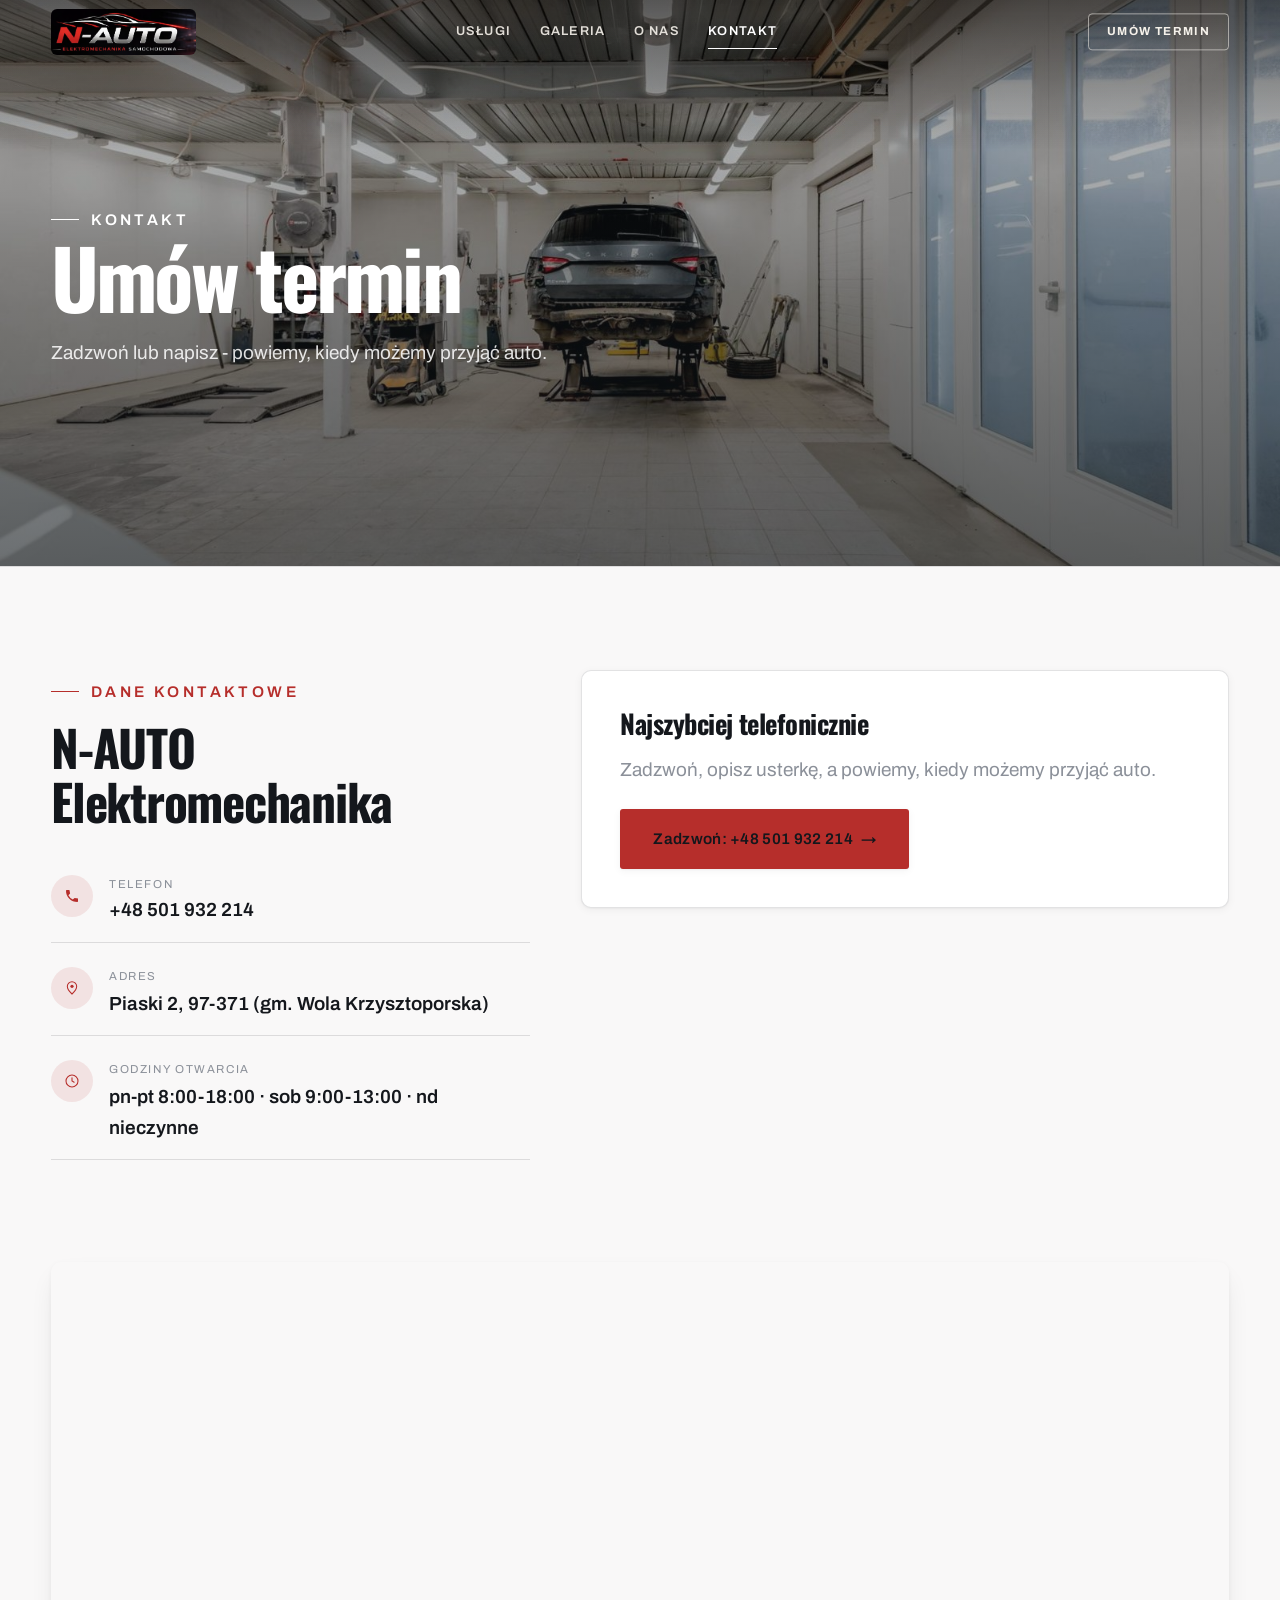
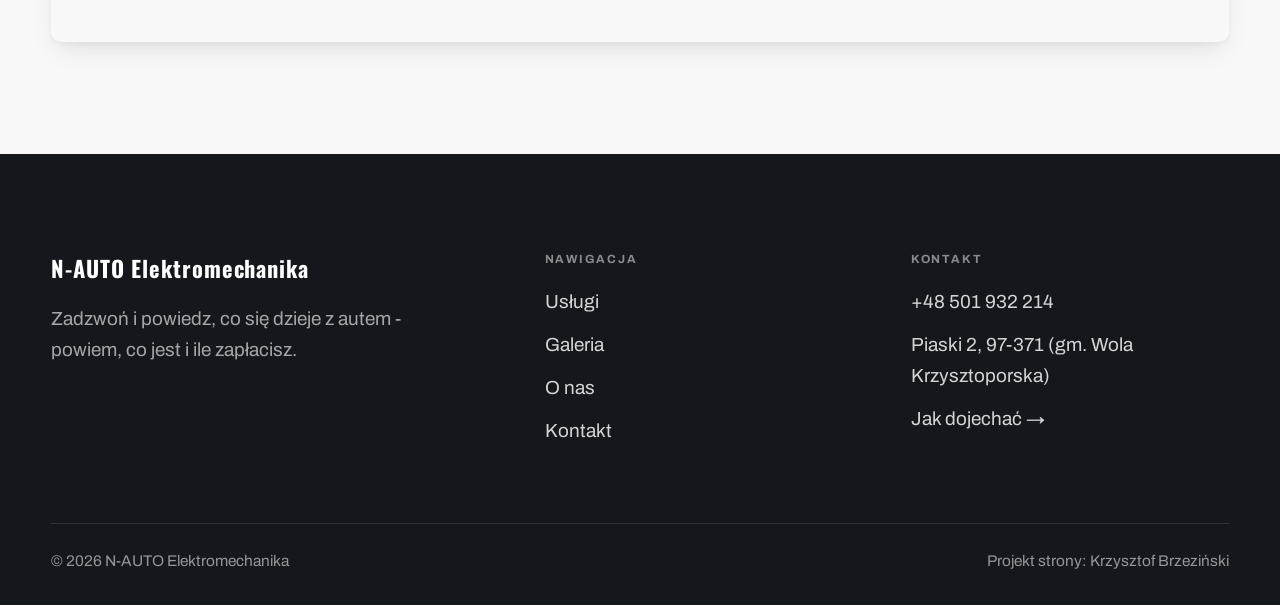
==== commit 5bc3af30: "Dema nie mogą wpadać do wyszukiwarek: noindex na wszystkich podstronach" ====
--- a/kontakt.html
+++ b/kontakt.html
@@ -1,6 +1,7 @@
 <!DOCTYPE html>
 <html lang="pl">
 <head>
+<meta name="robots" content="noindex, nofollow">
 <meta charset="UTF-8">
 <meta name="viewport" content="width=device-width, initial-scale=1.0">
 <title>Kontakt - N-AUTO Elektromechanika</title>
--- a/assets/styles.css
+++ b/assets/styles.css
@@ -613,3 +613,9 @@
 
 /* N-AUTO: "Elektromechanik" (15 liter) nie mieści się w domyślnym mobile clampie - mniejszy font, bez łamania w środku słowa */
 @media(max-width:640px){.ha-claim{font-size:clamp(1.5rem,7vw,2.1rem)}}
+
+/* N-AUTO: logo = ciemny kafel na jasnym pasku; przy 64px wystawał poza nav i nachodził na hero
+   (uwaga Szymona 22.07) - mniejsze, wciąż czytelne (mocny kontrast), lekko zaokrąglone */
+.brand-logo{height:46px;max-width:170px;border-radius:6px}
+.nav.is-stuck .brand-logo{height:40px}
+@media(max-width:680px){.brand-logo{height:36px;max-width:130px}}
